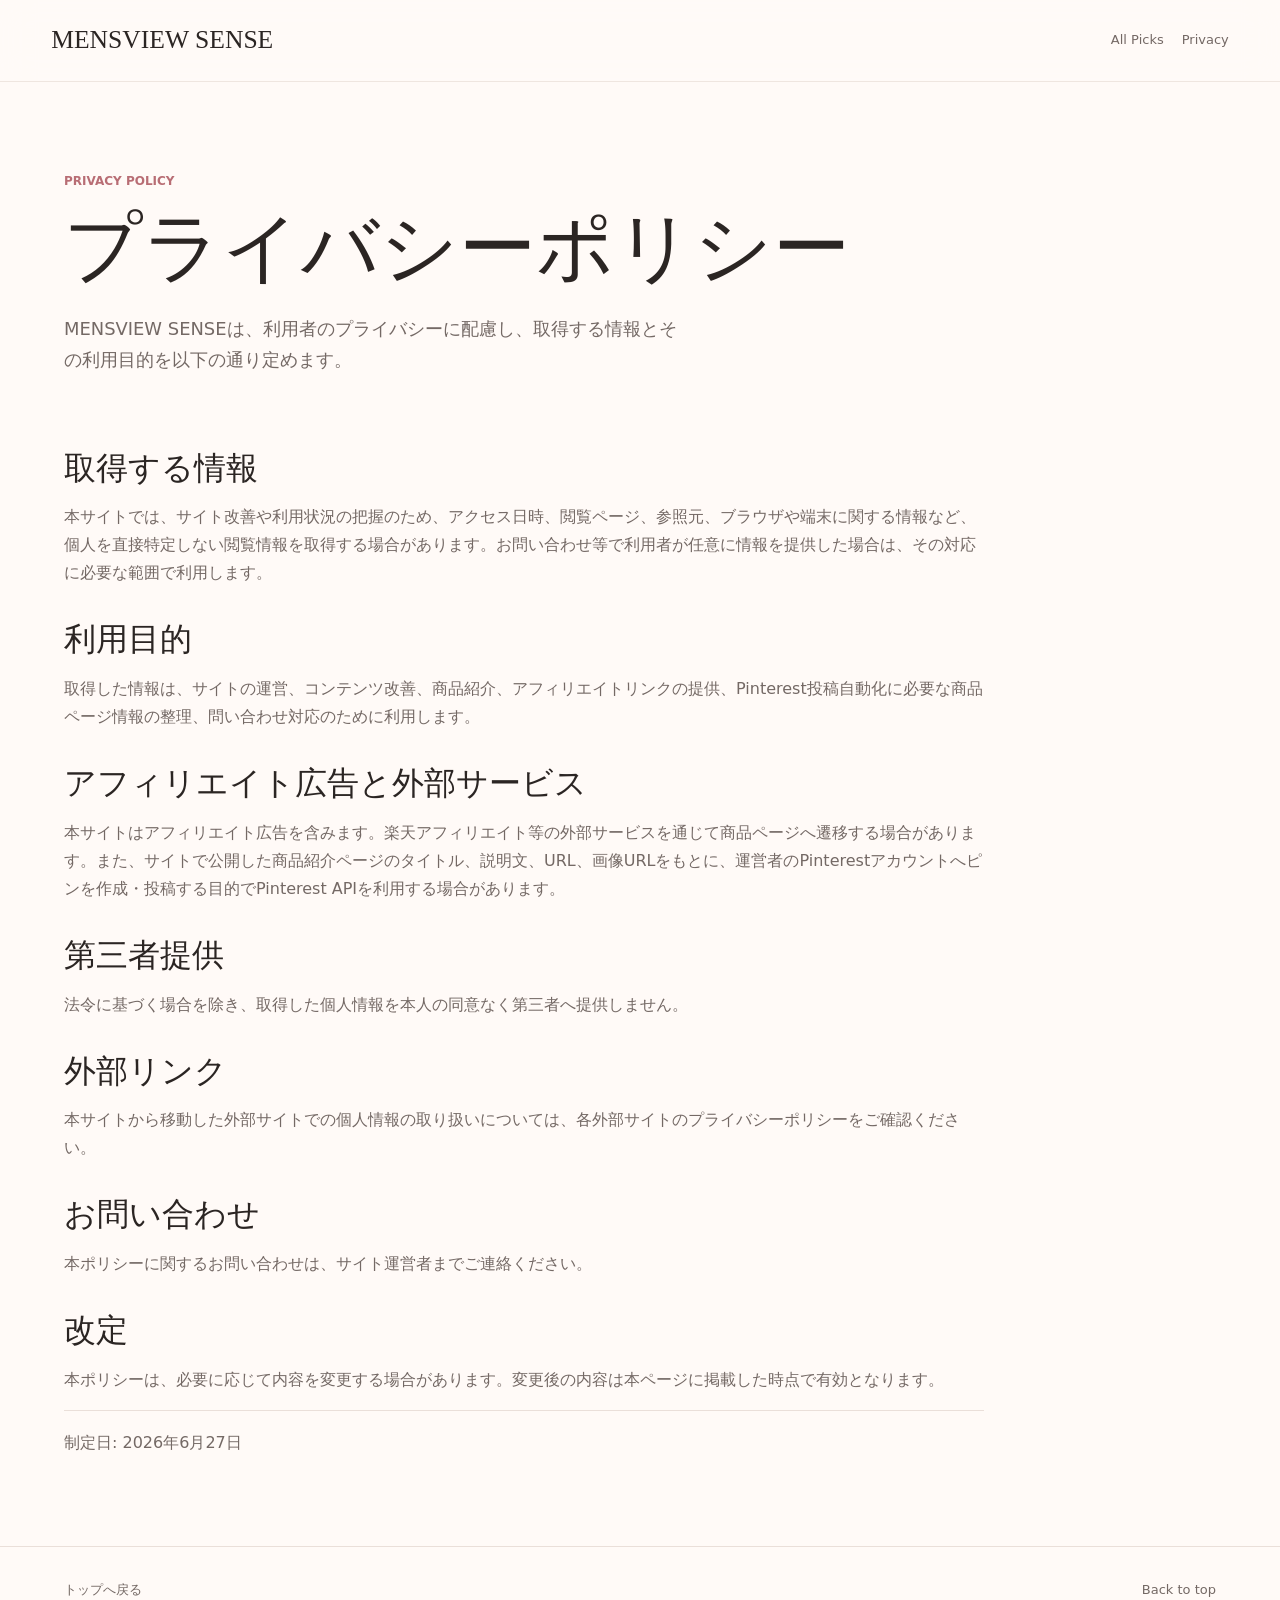
==== privacy.html @ 1e29956e "Add privacy policy page" ====
<!DOCTYPE html>
<html lang="ja">
<head>
  <meta charset="UTF-8">
  <meta name="viewport" content="width=device-width, initial-scale=1.0">
  <meta name="description" content="MENSVIEW SENSEのプライバシーポリシー。">
  <title>Privacy Policy | MENSVIEW SENSE</title>
  <link rel="stylesheet" href="assets/css/styles.css">
</head>
<body id="top">
  <header class="site-header" data-header>
    <a class="brand" href="index.html">MENSVIEW SENSE</a>
    <nav class="nav" aria-label="サイト内">
      <a href="index.html#latest">All Picks</a>
      <a href="privacy.html">Privacy</a>
    </nav>
  </header>

  <main class="legal-page">
    <section class="legal-hero">
      <p class="eyebrow">Privacy Policy</p>
      <h1>プライバシーポリシー</h1>
      <p class="lead">MENSVIEW SENSEは、利用者のプライバシーに配慮し、取得する情報とその利用目的を以下の通り定めます。</p>
    </section>

    <section class="legal-body">
      <h2>取得する情報</h2>
      <p>本サイトでは、サイト改善や利用状況の把握のため、アクセス日時、閲覧ページ、参照元、ブラウザや端末に関する情報など、個人を直接特定しない閲覧情報を取得する場合があります。お問い合わせ等で利用者が任意に情報を提供した場合は、その対応に必要な範囲で利用します。</p>

      <h2>利用目的</h2>
      <p>取得した情報は、サイトの運営、コンテンツ改善、商品紹介、アフィリエイトリンクの提供、Pinterest投稿自動化に必要な商品ページ情報の整理、問い合わせ対応のために利用します。</p>

      <h2>アフィリエイト広告と外部サービス</h2>
      <p>本サイトはアフィリエイト広告を含みます。楽天アフィリエイト等の外部サービスを通じて商品ページへ遷移する場合があります。また、サイトで公開した商品紹介ページのタイトル、説明文、URL、画像URLをもとに、運営者のPinterestアカウントへピンを作成・投稿する目的でPinterest APIを利用する場合があります。</p>

      <h2>第三者提供</h2>
      <p>法令に基づく場合を除き、取得した個人情報を本人の同意なく第三者へ提供しません。</p>

      <h2>外部リンク</h2>
      <p>本サイトから移動した外部サイトでの個人情報の取り扱いについては、各外部サイトのプライバシーポリシーをご確認ください。</p>

      <h2>お問い合わせ</h2>
      <p>本ポリシーに関するお問い合わせは、サイト運営者までご連絡ください。</p>

      <h2>改定</h2>
      <p>本ポリシーは、必要に応じて内容を変更する場合があります。変更後の内容は本ページに掲載した時点で有効となります。</p>

      <p class="legal-updated">制定日: 2026年6月27日</p>
    </section>
  </main>

  <footer class="footer">
    <a href="index.html">トップへ戻る</a>
    <a href="#top" data-back-top>Back to top</a>
  </footer>
  <script src="assets/js/main.js"></script>
</body>
</html>
---- assets/css/styles.css ----
:root {
  --ink: #2b2523;
  --muted: #746965;
  --line: #eadfd9;
  --paper: #fffaf7;
  --soft: #f6ebe7;
  --blush: #d99b9a;
  --rose: #b86d74;
  --sage: #8d9b84;
  --champagne: #d7b978;
  --shadow: 0 18px 50px rgba(86, 62, 52, .12);
}

* { box-sizing: border-box; }
html { scroll-behavior: smooth; }
body {
  margin: 0;
  color: var(--ink);
  background: var(--paper);
  font-family: "Hiragino Kaku Gothic ProN", "Yu Gothic", "Noto Sans JP", system-ui, sans-serif;
  line-height: 1.75;
}
a { color: inherit; text-decoration: none; }
img { display: block; width: 100%; height: 100%; object-fit: cover; }

.site-header {
  position: sticky;
  top: 0;
  z-index: 10;
  display: flex;
  align-items: center;
  justify-content: space-between;
  gap: 24px;
  padding: 18px clamp(18px, 4vw, 64px);
  background: rgba(255, 250, 247, .88);
  border-bottom: 1px solid rgba(234, 223, 217, .75);
  backdrop-filter: blur(16px);
}
.brand {
  font-family: Georgia, "Times New Roman", serif;
  font-size: clamp(18px, 2vw, 26px);
  letter-spacing: 0;
}
.nav { display: flex; flex-wrap: wrap; gap: 8px 18px; font-size: 13px; color: var(--muted); }
.nav a:hover { color: var(--rose); }

.hero {
  min-height: calc(100vh - 72px);
  display: grid;
  grid-template-columns: minmax(0, .9fr) minmax(320px, 1.1fr);
  gap: clamp(28px, 5vw, 70px);
  align-items: center;
  padding: clamp(42px, 7vw, 92px) clamp(18px, 5vw, 72px) 42px;
}
.hero__copy { max-width: 650px; }
.eyebrow {
  margin: 0 0 12px;
  color: var(--rose);
  font-size: 12px;
  font-weight: 700;
  letter-spacing: 0;
  text-transform: uppercase;
}
h1, h2, h3 {
  margin: 0;
  font-family: Georgia, "Times New Roman", "Yu Mincho", serif;
  font-weight: 500;
  line-height: 1.18;
}
h1 { font-size: clamp(42px, 6vw, 86px); }
h2 { font-size: clamp(28px, 3.8vw, 52px); }
h3 { font-size: clamp(20px, 2vw, 28px); }
.lead { max-width: 620px; color: var(--muted); font-size: clamp(16px, 1.4vw, 19px); }
.hero__actions { display: flex; flex-wrap: wrap; gap: 12px; margin-top: 30px; }
.button, .small-button {
  display: inline-flex;
  align-items: center;
  justify-content: center;
  min-height: 46px;
  padding: 0 22px;
  border: 1px solid var(--ink);
  border-radius: 999px;
  background: var(--ink);
  color: #fff;
  font-weight: 700;
  cursor: pointer;
  transition: transform .2s ease, background .2s ease, color .2s ease;
}
.button:hover, .small-button:hover { transform: translateY(-2px); background: var(--rose); border-color: var(--rose); }
.button--ghost { background: transparent; color: var(--ink); }
.hero__visual {
  height: min(68vh, 760px);
  min-height: 460px;
  border-radius: 28px;
  overflow: hidden;
  box-shadow: var(--shadow);
}

.intro-strip {
  margin: 0 clamp(18px, 5vw, 72px);
  padding: 24px 0;
  border-top: 1px solid var(--line);
  border-bottom: 1px solid var(--line);
  display: flex;
  align-items: center;
  justify-content: space-between;
  gap: 18px;
}
.intro-strip p { max-width: 780px; margin: 0; color: var(--muted); }
.small-button { min-height: 40px; border-color: var(--rose); background: var(--rose); white-space: nowrap; }

.ad-disclosure {
  margin: 18px clamp(18px, 5vw, 72px) 0;
  padding: 12px 16px;
  border: 1px solid var(--line);
  border-radius: 8px;
  background: #fffdfb;
  color: var(--muted);
  font-size: 13px;
}
.ad-disclosure p { margin: 0; }

.section { padding: clamp(48px, 7vw, 92px) clamp(18px, 5vw, 72px); }
.section__heading { display: flex; align-items: end; justify-content: space-between; gap: 20px; margin-bottom: 28px; }
.product-grid {
  display: grid;
  grid-template-columns: repeat(4, minmax(0, 1fr));
  gap: 22px;
}
.product-card {
  min-width: 0;
  background: #fffdfb;
  border: 1px solid rgba(234, 223, 217, .9);
  border-radius: 8px;
  overflow: hidden;
  transition: transform .25s ease, box-shadow .25s ease;
}
.product-card:hover { transform: translateY(-4px); box-shadow: var(--shadow); }
.product-card__media {
  position: relative;
  aspect-ratio: 4 / 5;
  overflow: hidden;
}
.product-card__media img { transition: transform .45s ease; }
.product-card:hover img { transform: scale(1.05); }
.product-card__media span {
  position: absolute;
  left: 14px;
  bottom: 14px;
  padding: 6px 10px;
  border-radius: 999px;
  background: rgba(255, 250, 247, .9);
  font-size: 12px;
  color: var(--rose);
}
.product-card__body { padding: 18px; }
.product-card__body p:last-child { color: var(--muted); margin-bottom: 0; font-size: 14px; }
.product-card__meta {
  padding-top: 10px;
  border-top: 1px solid var(--line);
  font-size: 12px;
  color: var(--rose);
}

.magazine {
  display: grid;
  grid-template-columns: minmax(0, .9fr) minmax(0, 1fr);
  gap: clamp(24px, 5vw, 80px);
  align-items: end;
  background: linear-gradient(90deg, var(--soft), transparent);
}
.magazine p:last-child { color: var(--muted); max-width: 680px; }

.category-bands {
  display: grid;
  gap: 12px;
}
.category-band {
  display: grid;
  grid-template-columns: 180px minmax(180px, 320px) minmax(0, 1fr);
  gap: 22px;
  align-items: center;
  padding: 20px 0;
  border-bottom: 1px solid var(--line);
}
.category-band span { color: var(--rose); font-size: 13px; font-weight: 700; }
.category-band strong { font-family: Georgia, "Times New Roman", serif; font-size: 24px; font-weight: 500; }
.category-band em { color: var(--muted); font-style: normal; }

.product-hero {
  display: grid;
  grid-template-columns: minmax(300px, .95fr) minmax(0, 1.05fr);
  gap: clamp(28px, 5vw, 70px);
  padding: clamp(42px, 7vw, 92px) clamp(18px, 5vw, 72px);
  align-items: center;
}
.product-hero__image {
  aspect-ratio: 4 / 5;
  border-radius: 28px;
  overflow: hidden;
  box-shadow: var(--shadow);
}
.facts {
  display: grid;
  gap: 12px;
  margin: 26px 0;
}
.facts div { padding: 14px 0; border-top: 1px solid var(--line); }
.facts dt { color: var(--rose); font-size: 12px; font-weight: 700; }
.facts dd { margin: 2px 0 0; color: var(--muted); }
.detail-section { padding: clamp(42px, 7vw, 82px) clamp(18px, 5vw, 72px); background: #fffdfb; }
.detail-grid { display: grid; grid-template-columns: repeat(3, minmax(0, 1fr)); gap: 22px; margin-top: 26px; }
.detail-grid > div { border-top: 1px solid var(--line); padding-top: 18px; }
.detail-grid p { color: var(--muted); }
.cta-panel {
  margin: clamp(42px, 7vw, 82px) clamp(18px, 5vw, 72px);
  padding: clamp(32px, 5vw, 58px);
  border-radius: 8px;
  background: var(--soft);
}
.cta-panel p { max-width: 680px; color: var(--muted); }

.legal-page {
  padding: clamp(42px, 7vw, 92px) clamp(18px, 5vw, 72px);
}
.legal-hero {
  max-width: 860px;
  margin-bottom: clamp(32px, 5vw, 56px);
}
.legal-body {
  max-width: 920px;
  display: grid;
  gap: 16px;
}
.legal-body h2 {
  margin-top: 18px;
  font-size: clamp(22px, 2.5vw, 34px);
}
.legal-body p {
  margin: 0;
  color: var(--muted);
}
.legal-updated {
  padding-top: 18px;
  border-top: 1px solid var(--line);
}

.footer {
  display: flex;
  justify-content: space-between;
  gap: 18px;
  padding: 32px clamp(18px, 5vw, 72px);
  border-top: 1px solid var(--line);
  color: var(--muted);
  font-size: 13px;
}
.reveal { opacity: 1; transform: translateY(0); transition: transform .45s ease; }
.reveal.is-visible { transform: translateY(0); }

@media (max-width: 1000px) {
  .hero, .product-hero, .magazine { grid-template-columns: 1fr; }
  .hero__visual { min-height: 360px; height: 50vh; }
  .product-grid { grid-template-columns: repeat(2, minmax(0, 1fr)); }
  .detail-grid { grid-template-columns: 1fr; }
}
@media (max-width: 680px) {
  .site-header { align-items: flex-start; flex-direction: column; }
  .hero { min-height: auto; }
  .hero__visual { min-height: 280px; border-radius: 18px; }
  .intro-strip, .section__heading, .footer { align-items: flex-start; flex-direction: column; }
  .product-grid { grid-template-columns: 1fr; }
  .category-band { grid-template-columns: 1fr; gap: 4px; }
  .product-hero__image { border-radius: 18px; }
}
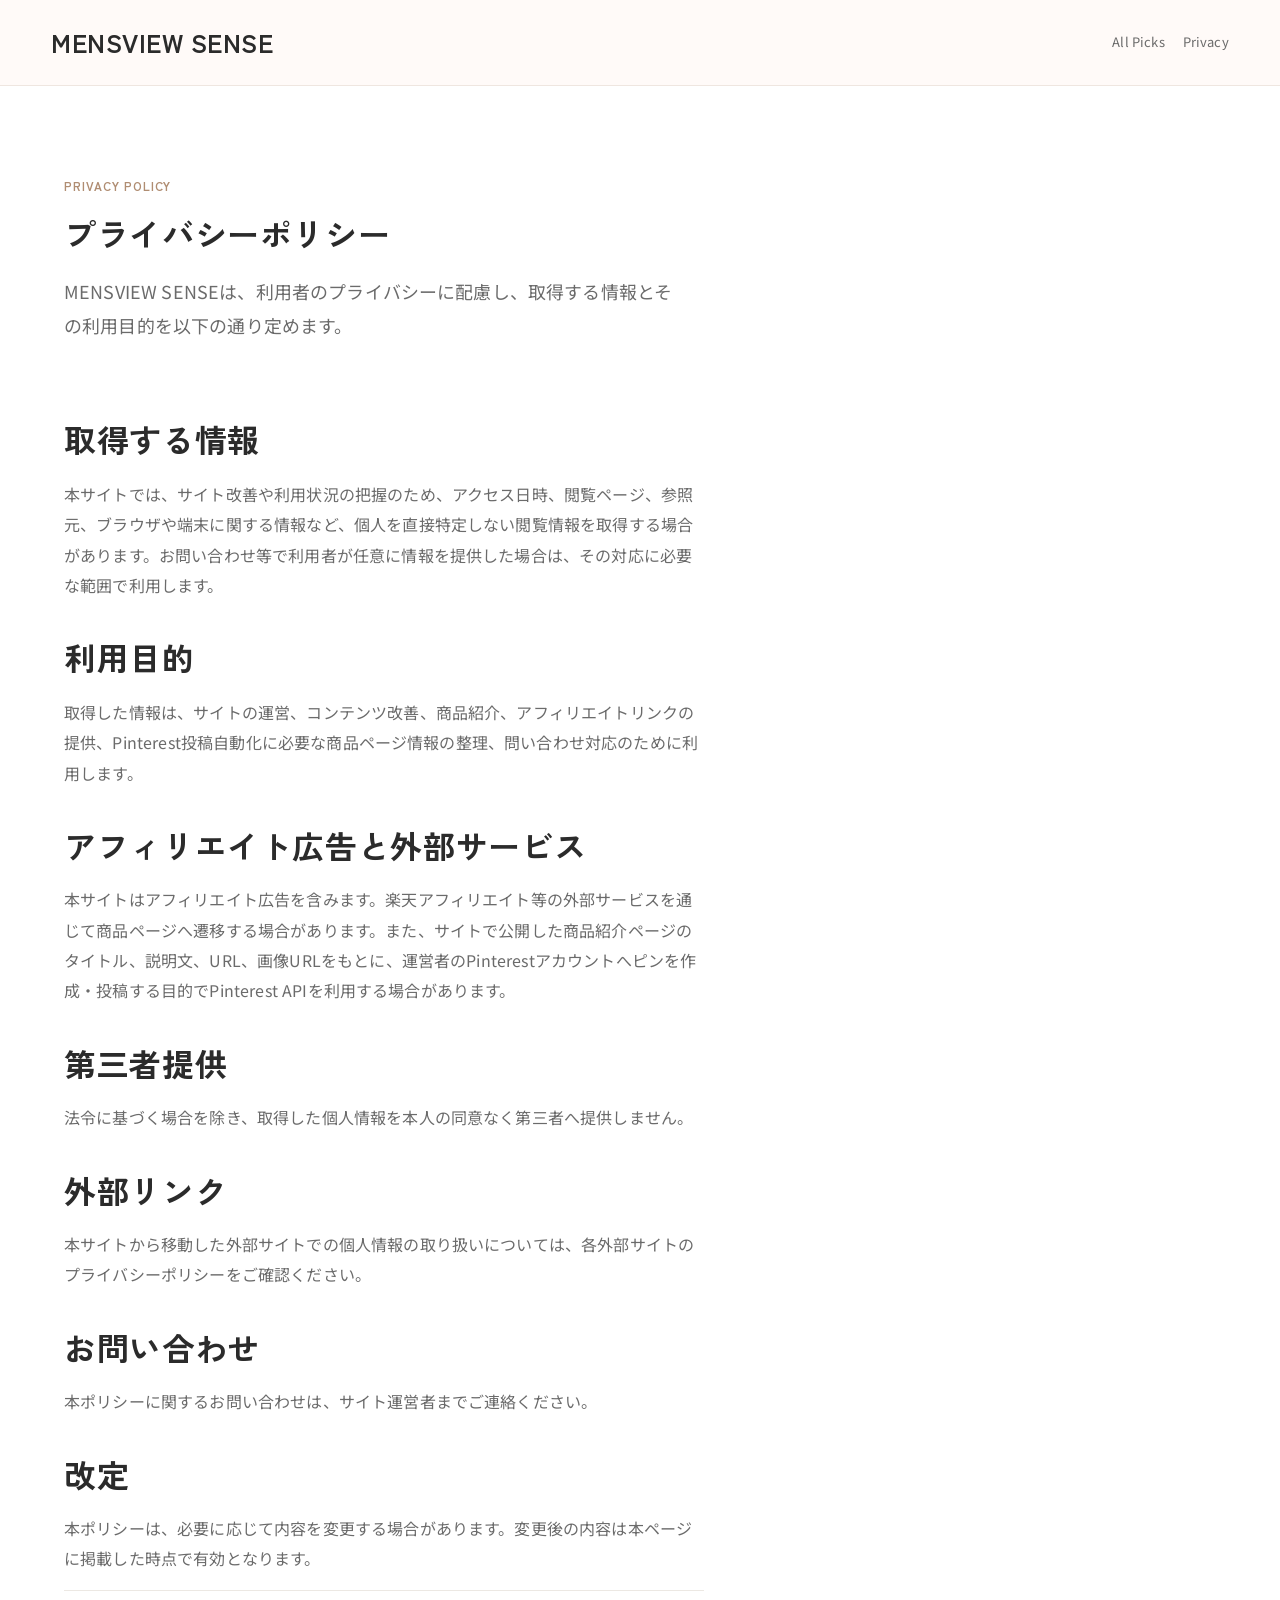
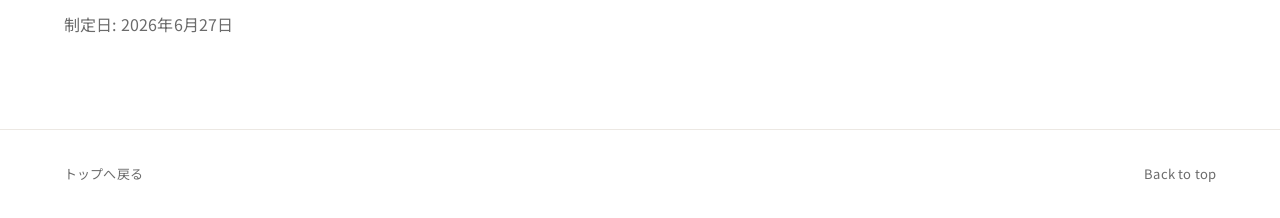
==== commit bbe0778c: "Apply product page rules to affiliate LPs" ====
--- a/privacy.html
+++ b/privacy.html
@@ -5,6 +5,9 @@
   <meta name="viewport" content="width=device-width, initial-scale=1.0">
   <meta name="description" content="MENSVIEW SENSEのプライバシーポリシー。">
   <title>Privacy Policy | MENSVIEW SENSE</title>
+  <link rel="preconnect" href="https://fonts.googleapis.com">
+  <link rel="preconnect" href="https://fonts.gstatic.com" crossorigin>
+  <link href="https://fonts.googleapis.com/css2?family=Zen+Kaku+Gothic+New:wght@500;700&family=Noto+Sans+JP:wght@400;500&display=swap" rel="stylesheet">
   <link rel="stylesheet" href="assets/css/styles.css">
 </head>
 <body id="top">
--- a/assets/css/styles.css
+++ b/assets/css/styles.css
@@ -1,14 +1,18 @@
 :root {
-  --ink: #2b2523;
-  --muted: #746965;
-  --line: #eadfd9;
-  --paper: #fffaf7;
-  --soft: #f6ebe7;
-  --blush: #d99b9a;
-  --rose: #b86d74;
+  --font-head: "Zen Kaku Gothic New", "Noto Sans JP", sans-serif;
+  --font-body: "Noto Sans JP", sans-serif;
+  --ink: #2b2b2b;
+  --muted: #6b6b6b;
+  --sub: #6b6b6b;
+  --line: #ece8e3;
+  --paper: #ffffff;
+  --soft: #f7f3ef;
+  --accent: #b08d72;
+  --rose: #b08d72;
   --sage: #8d9b84;
   --champagne: #d7b978;
   --shadow: 0 18px 50px rgba(86, 62, 52, .12);
+  --measure: 640px;
 }
 
 * { box-sizing: border-box; }
@@ -17,8 +21,10 @@
   margin: 0;
   color: var(--ink);
   background: var(--paper);
-  font-family: "Hiragino Kaku Gothic ProN", "Yu Gothic", "Noto Sans JP", system-ui, sans-serif;
-  line-height: 1.75;
+  font-family: var(--font-body);
+  line-height: 1.9;
+  font-size: 16px;
+  letter-spacing: .01em;
 }
 a { color: inherit; text-decoration: none; }
 img { display: block; width: 100%; height: 100%; object-fit: cover; }
@@ -37,9 +43,10 @@
   backdrop-filter: blur(16px);
 }
 .brand {
-  font-family: Georgia, "Times New Roman", serif;
+  font-family: var(--font-head);
+  font-weight: 700;
   font-size: clamp(18px, 2vw, 26px);
-  letter-spacing: 0;
+  letter-spacing: .02em;
 }
 .nav { display: flex; flex-wrap: wrap; gap: 8px 18px; font-size: 13px; color: var(--muted); }
 .nav a:hover { color: var(--rose); }
@@ -58,18 +65,24 @@
   color: var(--rose);
   font-size: 12px;
   font-weight: 700;
-  letter-spacing: 0;
+  font-family: var(--font-head);
+  letter-spacing: .08em;
   text-transform: uppercase;
 }
 h1, h2, h3 {
   margin: 0;
-  font-family: Georgia, "Times New Roman", "Yu Mincho", serif;
-  font-weight: 500;
-  line-height: 1.18;
-}
-h1 { font-size: clamp(42px, 6vw, 86px); }
-h2 { font-size: clamp(28px, 3.8vw, 52px); }
-h3 { font-size: clamp(20px, 2vw, 28px); }
+  font-family: var(--font-head);
+  font-weight: 700;
+  line-height: 1.45;
+  letter-spacing: .02em;
+  max-width: var(--measure);
+  text-wrap: balance;
+  word-break: auto-phrase;
+}
+h1 { font-size: clamp(1.5rem, 5vw, 2rem); }
+h2 { font-size: clamp(1.25rem, 4vw, 1.6rem); margin-top: 2.4em; }
+h3 { font-size: clamp(1.05rem, 3vw, 1.2rem); font-weight: 500; }
+p, li { max-width: var(--measure); overflow-wrap: break-word; }
 .lead { max-width: 620px; color: var(--muted); font-size: clamp(16px, 1.4vw, 19px); }
 .hero__actions { display: flex; flex-wrap: wrap; gap: 12px; margin-top: 30px; }
 .button, .small-button {
@@ -82,6 +95,7 @@
   border-radius: 999px;
   background: var(--ink);
   color: #fff;
+  font-family: var(--font-head);
   font-weight: 700;
   cursor: pointer;
   transition: transform .2s ease, background .2s ease, color .2s ease;
@@ -105,6 +119,10 @@
   align-items: center;
   justify-content: space-between;
   gap: 18px;
+}
+.intro-strip h2 {
+  margin: 0 0 10px;
+  font-size: clamp(22px, 2.4vw, 34px);
 }
 .intro-strip p { max-width: 780px; margin: 0; color: var(--muted); }
 .small-button { min-height: 40px; border-color: var(--rose); background: var(--rose); white-space: nowrap; }
@@ -184,7 +202,7 @@
   border-bottom: 1px solid var(--line);
 }
 .category-band span { color: var(--rose); font-size: 13px; font-weight: 700; }
-.category-band strong { font-family: Georgia, "Times New Roman", serif; font-size: 24px; font-weight: 500; }
+.category-band strong { font-family: var(--font-head); font-size: 24px; font-weight: 700; }
 .category-band em { color: var(--muted); font-style: normal; }
 
 .product-hero {
@@ -212,6 +230,159 @@
 .detail-grid { display: grid; grid-template-columns: repeat(3, minmax(0, 1fr)); gap: 22px; margin-top: 26px; }
 .detail-grid > div { border-top: 1px solid var(--line); padding-top: 18px; }
 .detail-grid p { color: var(--muted); }
+.lp-hero .lead {
+  color: var(--ink);
+  font-size: clamp(18px, 1.8vw, 24px);
+}
+.editor-note {
+  margin: 18px 0 0;
+  padding: 16px 18px;
+  border-left: 3px solid var(--rose);
+  background: #fffdfb;
+  color: var(--muted);
+}
+.lp-section {
+  padding: clamp(42px, 7vw, 82px) clamp(18px, 5vw, 72px);
+}
+.lp-section > p {
+  max-width: 860px;
+  color: var(--muted);
+  font-size: 17px;
+}
+.lp-problem {
+  background: #fffdfb;
+}
+.lp-problem h2,
+.lp-section h2 {
+  max-width: 900px;
+  margin-bottom: 18px;
+}
+.lp-split {
+  display: grid;
+  grid-template-columns: minmax(0, 1fr) minmax(280px, 380px);
+  gap: clamp(24px, 5vw, 70px);
+  align-items: start;
+}
+.benefit-list,
+.check-list,
+.scene-grid ul {
+  display: grid;
+  gap: 12px;
+  margin: 24px 0 0;
+  padding: 0;
+  list-style: none;
+}
+.benefit-list li,
+.check-list li,
+.scene-grid li {
+  position: relative;
+  padding: 14px 0 14px 28px;
+  border-top: 1px solid var(--line);
+  color: var(--muted);
+}
+.benefit-list li::before,
+.check-list li::before,
+.scene-grid li::before {
+  content: "";
+  position: absolute;
+  left: 0;
+  top: 24px;
+  width: 9px;
+  height: 9px;
+  border-radius: 999px;
+  background: var(--rose);
+}
+.benefit-list span {
+  display: block;
+  color: var(--ink);
+  font-family: var(--font-head);
+  font-weight: 700;
+}
+.benefit-list p {
+  margin: 4px 0 0;
+  color: var(--muted);
+}
+.rakuten-card {
+  border: 1px solid var(--line);
+  border-radius: 16px;
+  padding: 1.4em 1.6em;
+  max-width: var(--measure);
+}
+.proof-card {
+  position: sticky;
+  top: 96px;
+  padding: 24px;
+  border: 1px solid var(--line);
+  border-radius: 8px;
+  background: #fffdfb;
+  box-shadow: var(--shadow);
+}
+.proof-grid {
+  display: grid;
+  gap: 14px;
+  margin: 18px 0 22px;
+}
+.proof-grid div {
+  padding-bottom: 12px;
+  border-bottom: 1px solid var(--line);
+}
+.proof-grid span {
+  display: block;
+  color: var(--rose);
+  font-size: 12px;
+  font-weight: 700;
+}
+.proof-grid strong {
+  display: block;
+  margin-top: 3px;
+  font-weight: 600;
+}
+.scene-grid {
+  display: grid;
+  grid-template-columns: repeat(3, minmax(0, 1fr));
+  gap: 22px;
+  margin-top: 26px;
+}
+.scene-grid > div {
+  border-top: 1px solid var(--line);
+  padding-top: 18px;
+}
+.scene-grid p {
+  color: var(--muted);
+}
+.gallery-grid {
+  display: grid;
+  grid-template-columns: repeat(3, minmax(0, 1fr));
+  gap: 18px;
+  margin-top: 24px;
+}
+.gallery-grid figure {
+  aspect-ratio: 4 / 5;
+  margin: 0;
+  overflow: hidden;
+  border-radius: 8px;
+  background: #fffdfb;
+}
+.faq-list {
+  display: grid;
+  gap: 12px;
+  max-width: 900px;
+  margin-top: 24px;
+}
+.faq-list details {
+  border-top: 1px solid var(--line);
+  padding: 18px 0;
+}
+.faq-list summary {
+  cursor: pointer;
+  font-family: var(--font-head);
+  font-size: 22px;
+  font-weight: 700;
+}
+.faq-list p {
+  margin: 12px 0 0;
+  color: var(--muted);
+}
 .cta-panel {
   margin: clamp(42px, 7vw, 82px) clamp(18px, 5vw, 72px);
   padding: clamp(32px, 5vw, 58px);
@@ -258,10 +429,12 @@
 .reveal.is-visible { transform: translateY(0); }
 
 @media (max-width: 1000px) {
-  .hero, .product-hero, .magazine { grid-template-columns: 1fr; }
+  .hero, .product-hero, .magazine, .lp-split { grid-template-columns: 1fr; }
   .hero__visual { min-height: 360px; height: 50vh; }
   .product-grid { grid-template-columns: repeat(2, minmax(0, 1fr)); }
-  .detail-grid { grid-template-columns: 1fr; }
+  .detail-grid, .scene-grid { grid-template-columns: 1fr; }
+  .proof-card { position: static; }
+  .gallery-grid { grid-template-columns: repeat(2, minmax(0, 1fr)); }
 }
 @media (max-width: 680px) {
   .site-header { align-items: flex-start; flex-direction: column; }
@@ -269,6 +442,7 @@
   .hero__visual { min-height: 280px; border-radius: 18px; }
   .intro-strip, .section__heading, .footer { align-items: flex-start; flex-direction: column; }
   .product-grid { grid-template-columns: 1fr; }
+  .gallery-grid { grid-template-columns: 1fr; }
   .category-band { grid-template-columns: 1fr; gap: 4px; }
   .product-hero__image { border-radius: 18px; }
 }
